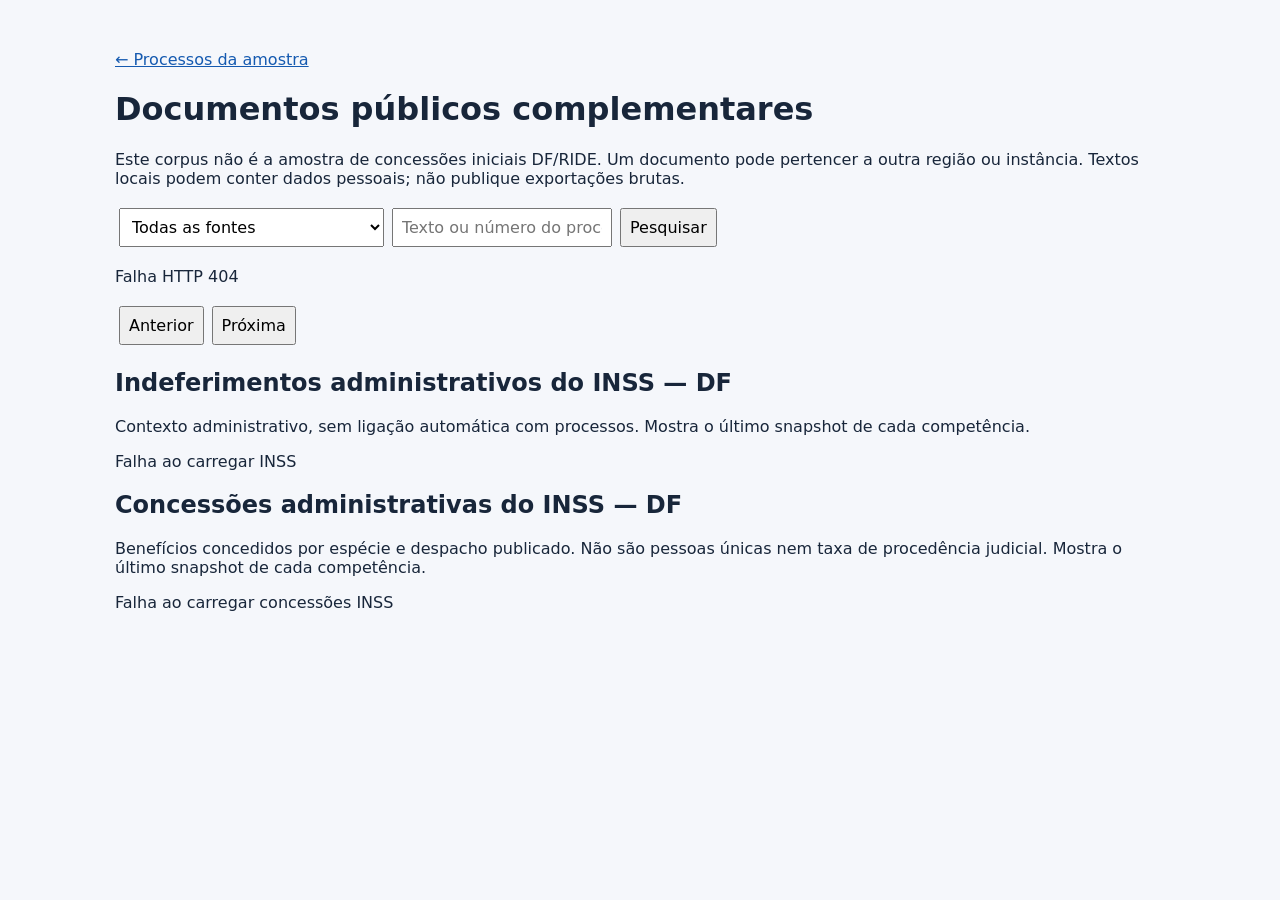
==== ingestion/src/bpc_ingestion/static/documentos.html @ 24a42f91 "feat: ampliacao das fontes de dados e tratamento inicial da IPEAIA" ====
<!doctype html><html lang="pt-BR"><meta charset="utf-8"><meta name="viewport" content="width=device-width,initial-scale=1">
<title>Documentos públicos complementares — BPC</title>
<style>body{font:16px system-ui;background:#f5f7fb;color:#18263a;max-width:1050px;margin:30px auto;padding:20px}article{background:white;border:1px solid #d8dfeb;border-radius:8px;padding:20px;margin:20px 0}pre{white-space:pre-wrap;font:inherit;line-height:1.6}input,select,button{font:inherit;padding:8px;margin:4px}small{color:#52657a}a{color:#155ab0}</style>
<a href="/admin/processos">← Processos da amostra</a><h1>Documentos públicos complementares</h1>
<p>Este corpus não é a amostra de concessões iniciais DF/RIDE. Um documento pode pertencer a outra região ou instância. Textos locais podem conter dados pessoais; não publique exportações brutas.</p>
<form id="filter"><select id="source"><option value="">Todas as fontes</option><option value="pje_trf1">PJe — TRF1 consulta pública</option><option value="stj">STJ</option><option value="cjf_trf1">CJF — TRF1/JEF1</option><option value="trf1_arquivo">Arquivo TRF1</option><option value="tnu">TNU</option><option value="trf2_jurisprudencia">TRF2 — jurisprudência</option><option value="trf3_jurisprudencia">TRF3 — publicados</option><option value="trf4_jurisprudencia">TRF4 — jurisprudência</option><option value="trf5_jurisprudencia">TRF5 — jurisprudência</option><option value="trf6_jurisprudencia">TRF6 — jurisprudência</option></select><input id="query" placeholder="Texto ou número do processo"><button>Pesquisar</button></form>
<p id="status" role="status"></p><main id="results"></main><button id="prev">Anterior</button><button id="next">Próxima</button>
<section><h2>Indeferimentos administrativos do INSS — DF</h2><p>Contexto administrativo, sem ligação automática com processos. Mostra o último snapshot de cada competência.</p><div id="inss"></div></section>
<section><h2>Concessões administrativas do INSS — DF</h2><p>Benefícios concedidos por espécie e despacho publicado. Não são pessoas únicas nem taxa de procedência judicial. Mostra o último snapshot de cada competência.</p><div id="grants"></div></section>
<script>
let offset=0, total=0;
const el=id=>document.getElementById(id);
function add(parent,tag,text){const node=document.createElement(tag);node.textContent=text;parent.append(node);return node;}
async function load(){
  el('status').textContent='Carregando…';
  try{
    const params=new URLSearchParams({limit:20,offset});
    if(el('source').value)params.set('fonte',el('source').value);
    if(el('query').value)params.set('texto',el('query').value);
    const response=await fetch('/admin/api/documentos?'+params);
    if(!response.ok)throw new Error('Falha HTTP '+response.status);
    const data=await response.json(); total=data.total; el('results').replaceChildren();
    el('status').textContent=data.schema_disponivel?`${total} versões de documentos. Origem preservada; conteúdo ainda não validado por revisão humana.`:'Execute uma coleta para criar as tabelas complementares.';
    for(const item of data.itens){
      const card=add(el('results'),'article','');
      add(card,'h2',`${item.tribunal||item.fonte} · ${item.tipo_documento||'Documento'} · ${item.numero_origem||item.documento_id}`);
      add(card,'small',`${item.fonte} · publicado em ${item.data_publicacao||'data não informada'} · CNJ explícito: ${item.numeros_cnj.join(', ')||'não informado; sem vínculo automático'}`);
      if(item.revisao_privacidade==='pendente')add(card,'p','Conteúdo e link retidos até revisão de privacidade/ética; documento armazenado apenas localmente e não enviado à IA.');
      if(item.extracao_texto==='pendente')add(card,'p','Arquivo original baixado. Texto pendente de conversão DOC ou OCR TIFF; ainda não analisável pela IA.');
      if(item.extracao_texto==='texto_simples')add(card,'p','Texto simples publicado pela fonte, sem OCR. Ainda depende de revisão humana.');
      if(item.extracao_texto==='doc_legacy_preliminar')add(card,'p','Texto extraído localmente de DOC antigo. Conversão preliminar, sem garantia de integridade; revisão humana necessária.');
      for(const [label,text] of [['Ementa',item.ementa],['Decisão publicada',item.decisao],['Texto publicado',item.texto]]){
        if(text){const details=add(card,'details','');add(details,'summary',label);add(details,'pre',text);}
      }
      if(item.url_origem){const url=new URL(item.url_origem);
        if(url.protocol==='https:'){const link=add(card,'a','Abrir fonte oficial');link.href=url;link.target='_blank';link.rel='noopener noreferrer';}}
    }
    el('prev').disabled=offset===0; el('next').disabled=offset+20>=total;
  }catch(error){el('status').textContent=error.message;}
}
el('filter').addEventListener('submit',event=>{event.preventDefault();offset=0;load();});el('prev').onclick=()=>{offset=Math.max(0,offset-20);load();};el('next').onclick=()=>{offset+=20;load();};load();
async function loadInss(){try{const response=await fetch('/admin/api/indeferimentos-inss?uf=DF');if(!response.ok)throw new Error('Falha ao carregar INSS');const data=await response.json();if(!data.itens.length){add(el('inss'),'p','Nenhum agregado INSS coletado.');return;}const table=add(el('inss'),'table','');const heading=add(table,'tr','');for(const title of ['Competência','Espécie','Motivo publicado','Indeferimentos'])add(heading,'th',title);for(const item of data.itens){const row=add(table,'tr','');for(const value of [item.competencia,item.especie===87?'BPC — deficiência':'BPC — idoso',item.motivo,item.quantidade])add(row,'td',String(value));}}catch(error){add(el('inss'),'p',error.message);}}loadInss();
</script>
<script>
async function loadGrants(){
  try{
    const response=await fetch('/admin/api/concessoes-inss?uf=DF');
    if(!response.ok)throw new Error('Falha ao carregar concessões INSS');
    const data=await response.json();
    if(!data.itens.length){add(el('grants'),'p','Nenhum agregado de concessão coletado.');return;}
    const table=add(el('grants'),'table',''), heading=add(table,'tr','');
    for(const title of ['Competência','Espécie','Código despacho','Descrição publicada','Concessões'])add(heading,'th',title);
    for(const item of data.itens){
      const row=add(table,'tr','');
      for(const value of [item.competencia,item.especie===87?'BPC — deficiência':'BPC — idoso',item.codigo_despacho,item.despacho,item.quantidade])add(row,'td',String(value));
    }
  }catch(error){add(el('grants'),'p',error.message);}
}loadGrants();
</script></html>
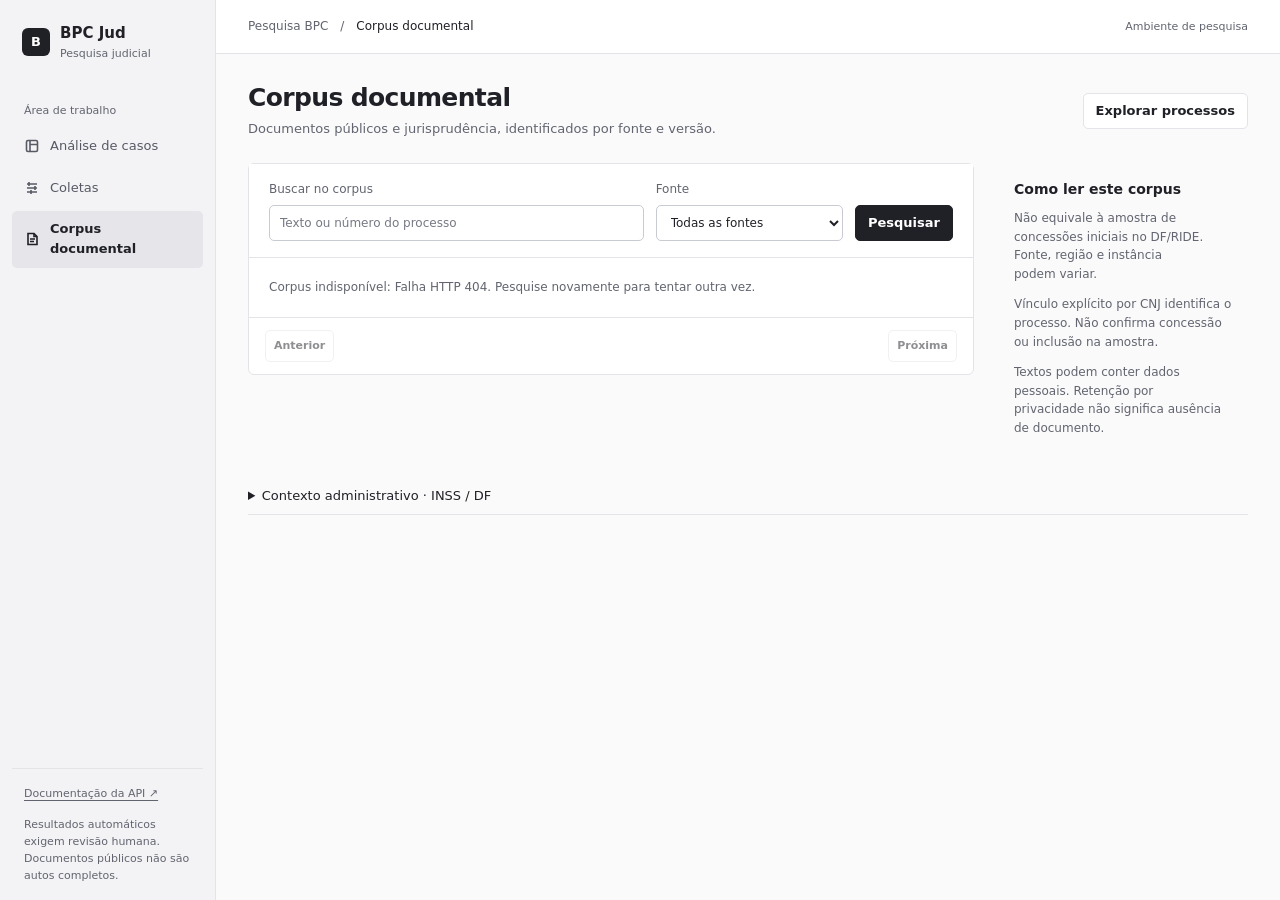
==== commit b3dd7b6b: "feat(painel): painel de analise de casos com revisao humana Co-Authored-By: Claude Sonnet 5.5 <norep" ====
--- a/ingestion/src/bpc_ingestion/static/documentos.html
+++ b/ingestion/src/bpc_ingestion/static/documentos.html
@@ -1,59 +1,311 @@
-<!doctype html><html lang="pt-BR"><meta charset="utf-8"><meta name="viewport" content="width=device-width,initial-scale=1">
-<title>Documentos públicos complementares — BPC</title>
-<style>body{font:16px system-ui;background:#f5f7fb;color:#18263a;max-width:1050px;margin:30px auto;padding:20px}article{background:white;border:1px solid #d8dfeb;border-radius:8px;padding:20px;margin:20px 0}pre{white-space:pre-wrap;font:inherit;line-height:1.6}input,select,button{font:inherit;padding:8px;margin:4px}small{color:#52657a}a{color:#155ab0}</style>
-<a href="/admin/processos">← Processos da amostra</a><h1>Documentos públicos complementares</h1>
-<p>Este corpus não é a amostra de concessões iniciais DF/RIDE. Um documento pode pertencer a outra região ou instância. Textos locais podem conter dados pessoais; não publique exportações brutas.</p>
-<form id="filter"><select id="source"><option value="">Todas as fontes</option><option value="pje_trf1">PJe — TRF1 consulta pública</option><option value="stj">STJ</option><option value="cjf_trf1">CJF — TRF1/JEF1</option><option value="trf1_arquivo">Arquivo TRF1</option><option value="tnu">TNU</option><option value="trf2_jurisprudencia">TRF2 — jurisprudência</option><option value="trf3_jurisprudencia">TRF3 — publicados</option><option value="trf4_jurisprudencia">TRF4 — jurisprudência</option><option value="trf5_jurisprudencia">TRF5 — jurisprudência</option><option value="trf6_jurisprudencia">TRF6 — jurisprudência</option></select><input id="query" placeholder="Texto ou número do processo"><button>Pesquisar</button></form>
-<p id="status" role="status"></p><main id="results"></main><button id="prev">Anterior</button><button id="next">Próxima</button>
-<section><h2>Indeferimentos administrativos do INSS — DF</h2><p>Contexto administrativo, sem ligação automática com processos. Mostra o último snapshot de cada competência.</p><div id="inss"></div></section>
-<section><h2>Concessões administrativas do INSS — DF</h2><p>Benefícios concedidos por espécie e despacho publicado. Não são pessoas únicas nem taxa de procedência judicial. Mostra o último snapshot de cada competência.</p><div id="grants"></div></section>
-<script>
-let offset=0, total=0;
-const el=id=>document.getElementById(id);
-function add(parent,tag,text){const node=document.createElement(tag);node.textContent=text;parent.append(node);return node;}
-async function load(){
-  el('status').textContent='Carregando…';
-  try{
-    const params=new URLSearchParams({limit:20,offset});
-    if(el('source').value)params.set('fonte',el('source').value);
-    if(el('query').value)params.set('texto',el('query').value);
-    const response=await fetch('/admin/api/documentos?'+params);
-    if(!response.ok)throw new Error('Falha HTTP '+response.status);
-    const data=await response.json(); total=data.total; el('results').replaceChildren();
-    el('status').textContent=data.schema_disponivel?`${total} versões de documentos. Origem preservada; conteúdo ainda não validado por revisão humana.`:'Execute uma coleta para criar as tabelas complementares.';
-    for(const item of data.itens){
-      const card=add(el('results'),'article','');
-      add(card,'h2',`${item.tribunal||item.fonte} · ${item.tipo_documento||'Documento'} · ${item.numero_origem||item.documento_id}`);
-      add(card,'small',`${item.fonte} · publicado em ${item.data_publicacao||'data não informada'} · CNJ explícito: ${item.numeros_cnj.join(', ')||'não informado; sem vínculo automático'}`);
-      if(item.revisao_privacidade==='pendente')add(card,'p','Conteúdo e link retidos até revisão de privacidade/ética; documento armazenado apenas localmente e não enviado à IA.');
-      if(item.extracao_texto==='pendente')add(card,'p','Arquivo original baixado. Texto pendente de conversão DOC ou OCR TIFF; ainda não analisável pela IA.');
-      if(item.extracao_texto==='texto_simples')add(card,'p','Texto simples publicado pela fonte, sem OCR. Ainda depende de revisão humana.');
-      if(item.extracao_texto==='doc_legacy_preliminar')add(card,'p','Texto extraído localmente de DOC antigo. Conversão preliminar, sem garantia de integridade; revisão humana necessária.');
-      for(const [label,text] of [['Ementa',item.ementa],['Decisão publicada',item.decisao],['Texto publicado',item.texto]]){
-        if(text){const details=add(card,'details','');add(details,'summary',label);add(details,'pre',text);}
-      }
-      if(item.url_origem){const url=new URL(item.url_origem);
-        if(url.protocol==='https:'){const link=add(card,'a','Abrir fonte oficial');link.href=url;link.target='_blank';link.rel='noopener noreferrer';}}
-    }
-    el('prev').disabled=offset===0; el('next').disabled=offset+20>=total;
-  }catch(error){el('status').textContent=error.message;}
-}
-el('filter').addEventListener('submit',event=>{event.preventDefault();offset=0;load();});el('prev').onclick=()=>{offset=Math.max(0,offset-20);load();};el('next').onclick=()=>{offset+=20;load();};load();
-async function loadInss(){try{const response=await fetch('/admin/api/indeferimentos-inss?uf=DF');if(!response.ok)throw new Error('Falha ao carregar INSS');const data=await response.json();if(!data.itens.length){add(el('inss'),'p','Nenhum agregado INSS coletado.');return;}const table=add(el('inss'),'table','');const heading=add(table,'tr','');for(const title of ['Competência','Espécie','Motivo publicado','Indeferimentos'])add(heading,'th',title);for(const item of data.itens){const row=add(table,'tr','');for(const value of [item.competencia,item.especie===87?'BPC — deficiência':'BPC — idoso',item.motivo,item.quantidade])add(row,'td',String(value));}}catch(error){add(el('inss'),'p',error.message);}}loadInss();
+<!doctype html>
+<html lang="pt-BR"><head><meta charset="utf-8"><meta name="viewport" content="width=device-width, initial-scale=1"><title>Corpus documental · BPC Jud</title><style data-panel-design>:root {
+  color-scheme: light;
+  --ink: #202127;
+  --muted: #62656f;
+  --line: #e4e4e8;
+  --paper: #ffffff;
+  --canvas: #fafafb;
+  --sidebar: #f3f3f5;
+  --hover: #eeeef1;
+  --accent: #4059ad;
+  --accent-soft: #edf0fb;
+  --ok: #34614a;
+  --warn: #78551e;
+  --bad: #a33434;
+  font: 14px/1.55 'Segoe UI', system-ui, -apple-system, sans-serif;
+  color: var(--ink);
+  background: var(--canvas);
+  font-synthesis: none;
+}
+* { box-sizing: border-box; }
+body { margin: 0; }
+button, input, select { font: inherit; }
+a { color: var(--accent); text-underline-offset: 3px; }
+button, a, input, select, summary { -webkit-tap-highlight-color: transparent; }
+:focus-visible { outline: 2px solid var(--accent); outline-offset: 3px; }
+button { cursor: pointer; }
+button:disabled { cursor: default; opacity: .5; }
+button, .button { min-height: 36px; padding: 7px 12px; border: 1px solid var(--line); border-radius: 5px; background: var(--paper); color: var(--ink); font-size: 13px; font-weight: 600; text-decoration: none; display: inline-flex; align-items: center; justify-content: center; gap: 8px; }
+button:hover:not(:disabled), .button:hover { background: var(--hover); }
+.primary, button[type=submit]:not(.secondary) { background: var(--ink); border-color: var(--ink); color: var(--paper); }
+.primary:hover:not(:disabled), button[type=submit]:hover { background: #393b44; }
+.secondary { background: var(--paper); color: var(--ink); }
+input:not([type=checkbox]), select { min-height: 36px; width: 100%; min-width: 0; padding: 7px 10px; border: 1px solid #c9cbd2; border-radius: 5px; background: var(--paper); color: var(--ink); }
+input::placeholder { color: #767984; }
+input[type=checkbox] { width: 15px; height: 15px; accent-color: var(--accent); flex: 0 0 auto; }
+label { color: var(--muted); font-size: 12px; font-weight: 500; display: grid; gap: 6px; }
+h1, h2, h3, h4, p { margin: 0; }
+h1, h2, h3, h4 { text-wrap: balance; }
+h1 { font-size: 25px; line-height: 1.25; letter-spacing: -.025em; font-weight: 650; }
+h2 { font-size: 17px; font-weight: 650; letter-spacing: -.015em; }
+h3 { font-size: 14px; font-weight: 650; }
+h4 { font-size: 13px; font-weight: 650; }
+p { text-wrap: pretty; }
+.muted, .hint, .message, small { color: var(--muted); }
+.hint { font-size: 12px; line-height: 1.6; }
+.error { color: var(--bad); }
+.skip-link { position: fixed; top: -100px; left: 16px; padding: 12px; z-index: 30; background: var(--paper); }
+.skip-link:focus { top: 12px; }
+.app-sidebar { width: 216px; position: fixed; inset: 0 auto 0 0; z-index: 20; background: var(--sidebar); border-right: 1px solid var(--line); display: flex; flex-direction: column; padding: 22px 12px 16px; }
+.app-brand { display: flex; gap: 10px; align-items: center; padding: 0 10px 28px; color: var(--ink); font-size: 15px; font-weight: 650; text-decoration: none; }
+.app-mark { width: 28px; height: 28px; background: var(--ink); border-radius: 6px; display: grid; place-items: center; color: white; font-size: 13px; }
+.app-brand small { display: block; font-weight: 400; font-size: 11px; }
+.nav-label { color: var(--muted); font-size: 11px; padding: 12px 12px 8px; }
+.app-nav { display: grid; gap: 4px; }
+.app-nav a { display: flex; align-items: center; gap: 10px; min-height: 38px; padding: 8px 12px; border-radius: 5px; color: #575a65; text-decoration: none; font-size: 13px; }
+.app-nav a:hover { background: var(--hover); }
+.app-nav a[aria-current=page] { color: var(--ink); background: #e5e5ea; font-weight: 600; }
+.app-nav svg { width: 16px; height: 16px; flex: 0 0 16px; stroke-width: 1.6; }
+.sidebar-note { margin-top: auto; padding: 16px 12px 0; font-size: 11px; color: var(--muted); border-top: 1px solid var(--line); }
+.sidebar-note a { display: block; margin-bottom: 14px; color: var(--muted); }
+.workspace { margin-left: 216px; min-width: 0; }
+.topbar { height: 54px; padding: 0 32px; display: flex; align-items: center; justify-content: space-between; gap: 16px; border-bottom: 1px solid var(--line); background: var(--paper); font-size: 12px; color: var(--muted); }
+.breadcrumbs { display: flex; align-items: center; gap: 12px; }
+.breadcrumbs strong { font-weight: 500; color: var(--ink); }
+.topbar .local-label { font-size: 11px; }
+.mobile-nav-toggle { display: none; }
+main.page { padding: 28px 32px 48px; max-width: 1800px; margin: auto; }
+.page-heading { display: flex; justify-content: space-between; align-items: center; gap: 24px; margin-bottom: 24px; }
+.page-heading p { margin-top: 6px; color: var(--muted); font-size: 13px; max-width: 76ch; }
+.heading-actions { display: flex; align-items: center; gap: 8px; }
+.statusbar { display: flex; align-items: center; gap: 8px; font-size: 12px; }
+.dot { height: 6px; width: 6px; background: #92959e; border-radius: 50%; }
+.dot.online { background: var(--ok); }
+.dot.offline { background: var(--bad); }
+.summary-strip, .stats, .metrics { display: flex; flex-wrap: wrap; border-block: 1px solid var(--line); padding: 16px 0; gap: 12px 32px; margin-bottom: 24px; }
+.metric, .stat { min-width: 110px; }
+.metric span, .stat small { display: block; font-size: 11px; color: var(--muted); }
+.metric strong, .stat strong { font-size: 19px; line-height: 1.7; font-weight: 600; font-variant-numeric: tabular-nums; }
+.research-note { font-size: 12px; color: var(--muted); margin-bottom: 20px; max-width: 100ch; }
+.panel, .surface { background: var(--paper); border: 1px solid var(--line); border-radius: 6px; min-width: 0; }
+.panel-head, .toolbar { display: flex; align-items: center; justify-content: space-between; flex-wrap: wrap; gap: 12px; }
+.panel-head { padding: 16px 20px; border-bottom: 1px solid var(--line); }
+.panel-body { padding: 20px; }
+.section-heading { margin: 28px 0 12px; }
+.operations-grid { display: grid; grid-template-columns: minmax(0, 1.15fr) minmax(320px, .85fr); gap: 24px; align-items: start; }
+.operations-grid > *, .operations-stack { min-width: 0; }
+.operations-stack { display: grid; gap: 20px; }
+.form-section { padding: 20px; display: grid; gap: 16px; border-bottom: 1px solid var(--line); }
+.form-section:last-child { border-bottom: 0; }
+.form-section h3 { margin-bottom: 4px; }
+.form-grid { display: grid; grid-template-columns: 1fr 1fr; gap: 16px; }
+.checks { display: flex; flex-wrap: wrap; gap: 4px 14px; }
+.checks label, .inline-check { display: flex; align-items: center; gap: 7px; min-height: 30px; color: var(--ink); font-size: 12px; font-weight: 400; }
+.form-footer { display: flex; justify-content: space-between; align-items: center; gap: 16px; padding: 16px 20px; background: var(--canvas); border-radius: 0 0 6px 6px; }
+.utility-row { display: flex; align-items: center; justify-content: space-between; gap: 20px; padding: 16px 20px; border-top: 1px solid var(--line); }
+.utility-row p { margin-top: 3px; }
+.steps { display: flex; flex-wrap: wrap; gap: 8px 20px; font-size: 11px; color: var(--muted); padding: 12px 0 24px; }
+.step { display: flex; align-items: center; gap: 7px; }
+.step::before { content: ''; width: 5px; height: 5px; border-radius: 50%; background: #b4b6be; }
+.step.done::before { background: var(--ok); }
+.badge, .pill { display: inline-flex; align-items: center; width: fit-content; padding: 3px 7px; border-radius: 4px; background: var(--hover); color: #50535e; font-size: 11px; font-weight: 500; }
+.badge.executando, .badge.na_fila { background: var(--accent-soft); color: var(--accent); }
+.badge.concluida { background: #edf4ef; color: var(--ok); }
+.badge.falhou, .badge.interrompida { background: #fbefef; color: var(--bad); }
+.log { margin: 0; border: 0; border-radius: 0 0 6px 6px; background: #222329; color: #e3e4e9; padding: 20px; min-height: 220px; max-height: 440px; font: 12px/1.7 Consolas, monospace; white-space: pre-wrap; overflow: auto; overflow-wrap: anywhere; }
+.history { display: grid; }
+.job { border: 0; border-bottom: 1px solid var(--line); border-radius: 0; padding: 12px 20px; width: 100%; justify-content: space-between; text-align: left; background: var(--paper); }
+.job small { display: block; margin-top: 3px; font-size: 11px; font-weight: 400; }
+.job strong { font-size: 12px; font-weight: 550; }
+.empty { color: var(--muted); padding: 20px; font-size: 13px; }
+.table-wrap { overflow: auto; max-width: 100%; }
+table { width: 100%; border-collapse: collapse; font-size: 12px; }
+th, td { padding: 11px 16px; text-align: left; border-bottom: 1px solid var(--line); vertical-align: top; }
+th { font-size: 11px; font-weight: 500; color: var(--muted); background: var(--canvas); white-space: nowrap; }
+td { font-variant-numeric: tabular-nums; }
+tbody tr:hover { background: var(--canvas); }
+.toast { position: fixed; right: 24px; bottom: 24px; z-index: 40; max-width: min(420px, calc(100vw - 32px)); padding: 12px 16px; color: var(--paper); background: var(--ink); border-radius: 6px; opacity: 0; pointer-events: none; }
+.toast.show { opacity: 1; }
+.toast.error { background: var(--bad); }
+.filterbar { display: flex; flex-wrap: wrap; align-items: end; gap: 12px; padding: 16px 20px; border-bottom: 1px solid var(--line); background: var(--paper); }
+.filterbar label { flex: 1 1 120px; }
+.filterbar .search-field { flex: 2 1 240px; }
+.explorer { display: grid; grid-template-columns: 310px minmax(0, 1fr); min-height: 620px; border: 1px solid var(--line); border-radius: 6px; background: var(--paper); }
+.list-panel { border-right: 1px solid var(--line); min-width: 0; }
+.list-heading { padding: 16px; border-bottom: 1px solid var(--line); }
+.list-heading h2 { font-size: 13px; }
+.message { font-size: 12px; }
+.list-heading .message { margin-top: 4px; }
+.process-list { display: grid; max-height: 680px; overflow: auto; }
+.process-row { display: block; width: 100%; text-align: left; padding: 14px 16px; border: 0; border-bottom: 1px solid var(--line); border-radius: 0; font-weight: 400; }
+.process-row strong { font-size: 12px; font-weight: 600; font-variant-numeric: tabular-nums; overflow-wrap: anywhere; }
+.process-row small { display: block; font-size: 11px; margin-top: 5px; line-height: 1.6; }
+.process-row.selected, .process-row.selected:hover { background: var(--accent-soft); box-shadow: inset 2px 0 var(--accent); }
+.pager { display: flex; align-items: center; justify-content: space-between; gap: 8px; padding: 12px 16px; border-top: 1px solid var(--line); font-size: 11px; color: var(--muted); }
+.pager button { font-size: 11px; min-height: 32px; padding: 5px 8px; }
+.dossier { min-width: 0; padding: 24px 28px 40px; }
+.dossier > .message { margin-bottom: 16px; }
+.detail-head { display: flex; flex-wrap: wrap; align-items: center; justify-content: space-between; gap: 12px; }
+.detail-head h2 { font-size: clamp(17px, 1.7vw, 23px); font-weight: 600; font-variant-numeric: tabular-nums; overflow-wrap: anywhere; }
+.section-nav { display: flex; flex-wrap: wrap; gap: 4px 18px; margin: 20px 0; border-bottom: 1px solid var(--line); padding-bottom: 8px; }
+.section-nav a { color: var(--muted); text-decoration: none; min-height: 32px; display: inline-flex; align-items: center; font-size: 11px; }
+.section-nav a:hover { color: var(--ink); }
+.notice { padding: 12px 14px; background: #faf7ef; border: 1px solid #eee5d4; border-radius: 4px; font-size: 12px; color: var(--warn); margin: 16px 0; }
+.section { padding-top: 24px; margin-top: 28px; border-top: 1px solid var(--line); scroll-margin-top: 20px; }
+.section > h3 { font-size: 16px; margin-bottom: 12px; }
+.section > p { margin-bottom: 16px; }
+.entry { padding: 20px 0; border-bottom: 1px solid var(--line); overflow-wrap: anywhere; }
+.entry:last-child { border-bottom: 0; }
+.entry h4 { margin-bottom: 10px; }
+.entry p { margin: 8px 0; }
+.facts { display: grid; grid-template-columns: 1fr 1fr; gap: 16px 24px; margin: 16px 0; }
+.facts > div { min-width: 0; overflow-wrap: anywhere; font-size: 13px; }
+.facts small { display: block; font-size: 11px; margin-bottom: 4px; }
+.text, .corpus-body pre { font: 14px/1.85 'Segoe UI', system-ui, sans-serif; max-width: 82ch; white-space: pre-wrap; overflow-wrap: anywhere; color: var(--ink); background: var(--paper); padding: 16px 0; }
+pre { white-space: pre-wrap; overflow-wrap: anywhere; overflow: auto; max-height: 480px; font: 11px/1.7 Consolas, monospace; color: #51545f; background: var(--canvas); padding: 16px; border-radius: 4px; }
+details summary { min-height: 36px; padding: 8px 0; cursor: pointer; font-weight: 500; font-size: 12px; color: var(--muted); }
+.document-body { margin: 12px 0; border-block: 1px solid var(--line); }
+.events { max-height: 460px; overflow: auto; }
+.event { position: relative; padding: 12px 0 12px 20px; border-left: 1px solid var(--line); margin-left: 4px; font-size: 13px; }
+.event::before { content: ''; position: absolute; left: -3px; top: 20px; width: 5px; height: 5px; border-radius: 50%; background: #a8abb5; }
+.event small { font-size: 11px; }
+.review-state { padding: 12px 14px; background: var(--canvas); border-radius: 4px; font-size: 12px; }
+.evidence { padding: 16px; background: var(--canvas); border-radius: 4px; margin: 12px 0; font-size: 12px; overflow-wrap: anywhere; }
+.evidence blockquote { margin: 12px 0; white-space: pre-wrap; font-size: 14px; line-height: 1.8; }
+.gaps { padding-left: 18px; color: var(--muted); font-size: 13px; }
+.gaps li { margin: 8px 0; }
+.back-to-list { display: none; }
+.corpus-layout { display: grid; grid-template-columns: minmax(0, 1fr) 250px; gap: 24px; align-items: start; }
+.corpus-list article { border-bottom: 1px solid var(--line); padding: 20px; overflow-wrap: anywhere; }
+.corpus-list article:last-child { border-bottom: 0; }
+.corpus-list h2 { font-size: 14px; margin-bottom: 8px; }
+.document-row { display: grid; grid-template-columns: minmax(0, 1fr) 110px auto; gap: 16px; align-items: start; }
+.document-row > div { min-width: 0; font-size: 12px; }
+.corpus-list small { font-size: 11px; display: block; }
+.corpus-list p { margin-top: 8px; font-size: 12px; color: var(--muted); }
+.corpus-list a { font-size: 12px; }
+.context-note { padding: 16px; font-size: 12px; color: var(--muted); }
+.context-note h3 { color: var(--ink); margin-bottom: 8px; }
+.context-note p + p { margin-top: 12px; }
+.context-data { margin-top: 24px; }
+.context-data > summary { font-size: 13px; color: var(--ink); border-bottom: 1px solid var(--line); }
+[aria-busy=true] { cursor: progress; }
+@media (max-width: 1199px) {
+  .app-sidebar { width: 190px; }
+  .workspace { margin-left: 190px; }
+  main.page { padding: 24px; }
+  .topbar { padding-inline: 24px; }
+  .operations-grid { grid-template-columns: 1fr; }
+  .explorer { grid-template-columns: 270px minmax(0, 1fr); }
+  .dossier { padding: 20px; }
+  .corpus-layout { grid-template-columns: 1fr; }
+  .corpus-context { display: none; }
+}
+@media (max-width: 900px) {
+  .app-sidebar { position: static; width: auto; padding: 12px 20px; border-right: 0; border-bottom: 1px solid var(--line); }
+  .app-brand { padding: 0; }
+  .app-brand small, .nav-label, .sidebar-note { display: none; }
+  .app-sidebar-top { display: flex; align-items: center; justify-content: space-between; }
+  .mobile-nav-toggle { display: inline-flex; min-height: 36px; font-size: 12px; }
+  .app-nav { display: flex; gap: 4px; margin-top: 12px; }
+  .app-nav a { flex: 1; justify-content: center; min-height: 40px; padding: 8px; }
+  .app-sidebar[data-collapsed=true] .app-nav { display: none; }
+  .workspace { margin-left: 0; }
+  .topbar { height: 42px; }
+  .explorer { grid-template-columns: 1fr; }
+  .list-panel { border-right: 0; border-bottom: 1px solid var(--line); }
+  .process-list { max-height: 370px; }
+  .back-to-list { display: inline-flex; min-height: 44px; align-items: center; margin-bottom: 12px; font-size: 12px; }
+  .page-heading { align-items: start; }
+  .heading-actions { flex-wrap: wrap; justify-content: end; }
+}
+@media (max-width: 600px) {
+  :root { font-size: 14px; }
+  .app-sidebar { padding: 12px 16px; }
+  .app-nav a { font-size: 12px; gap: 6px; }
+  main.page { padding: 20px 16px 36px; }
+  .topbar { padding-inline: 16px; }
+  .local-label { display: none; }
+  h1 { font-size: 22px; }
+  .page-heading { flex-direction: column; gap: 16px; margin-bottom: 20px; }
+  .summary-strip, .stats, .metrics { gap: 12px 24px; }
+  .stat, .metric { min-width: 90px; }
+  .metric strong, .stat strong { font-size: 17px; }
+  .form-grid, .facts { grid-template-columns: 1fr; }
+  .panel-head, .panel-body, .form-section, .utility-row { padding: 16px; }
+  .utility-row, .form-footer { flex-direction: column; align-items: stretch; }
+  .form-footer { padding: 16px; }
+  button, .button, input:not([type=checkbox]), select { min-height: 44px; }
+  .checks label, .inline-check { min-height: 36px; }
+  .filterbar { padding: 16px; gap: 12px; }
+  .filterbar label { flex-basis: 130px; }
+  .filterbar .search-field { flex-basis: 100%; }
+  .filterbar button { width: 100%; }
+  .dossier { padding: 16px; }
+  .section-nav { gap: 0 16px; }
+  .section-nav a { min-height: 44px; }
+  .corpus-list article { padding: 16px; }
+  .document-row { grid-template-columns: 1fr; gap: 8px; }
+}
+</style></head>
+<body data-screen="corpus">
+<a class="skip-link" href="#main-content">Ir para o conteúdo</a>
+<aside class="app-sidebar" aria-label="Navegação do painel">
+  <div class="app-sidebar-top"><a class="app-brand" href="/"><span class="app-mark" aria-hidden="true">B</span><span>BPC Jud<small>Pesquisa judicial</small></span></a><button class="mobile-nav-toggle" id="nav-toggle" type="button" aria-expanded="true" aria-controls="app-nav">Menu</button></div>
+  <div class="nav-label">Área de trabalho</div>
+  <nav class="app-nav" id="app-nav" aria-label="Principal"><a href="/admin/analise"><svg viewBox="0 0 16 16" fill="none" stroke="currentColor" aria-hidden="true"><rect x="2.5" y="2.5" width="11" height="11" rx="1.5"/><path d="M6 2.5v11m0-7h7.5"/></svg><span>Análise de casos</span></a><a href="/admin/coleta"><svg viewBox="0 0 16 16" fill="none" stroke="currentColor" aria-hidden="true"><path d="M3 4h10M3 8h10M3 12h10"/><path d="M5 2v4m6 0v4m-4 0v4"/></svg><span>Coletas</span></a><a href="/admin/documentos" aria-current="page"><svg viewBox="0 0 16 16" fill="none" stroke="currentColor" aria-hidden="true"><path d="M4 2.5h6l3 3v8H4z"/><path d="M10 2.5v3h3M6 8h5M6 10.5h4"/></svg><span>Corpus documental</span></a></nav>
+  <div class="sidebar-note"><a href="/docs" target="_blank" rel="noopener noreferrer">Documentação da API ↗</a>Resultados automáticos exigem revisão humana. Documentos públicos não são autos completos.</div>
+</aside>
+<div class="workspace"><header class="topbar"><div class="breadcrumbs"><span>Pesquisa BPC</span><span aria-hidden="true">/</span><strong>Corpus documental</strong></div><span class="local-label">Ambiente de pesquisa</span></header>
+<main class="page" id="main-content" tabindex="-1">
+<div class="page-heading"><div><h1>Corpus documental</h1><p>Documentos públicos e jurisprudência, identificados por fonte e versão.</p></div><a class="button" href="/admin/processos">Explorar processos</a></div>
+<div class="corpus-layout"><div><section class="surface"><form id="filter" class="filterbar"><label class="search-field">Buscar no corpus<input id="query" type="search" placeholder="Texto ou número do processo"></label><label>Fonte<select id="source"><option value="">Todas as fontes</option><option value="pje_trf1">PJe · TRF1 público</option><option value="stj">STJ</option><option value="cjf_trf1">CJF · TRF1/JEF1</option><option value="trf1_arquivo">Arquivo TRF1</option><option value="tnu">TNU</option><option value="trf2_jurisprudencia">TRF2 · jurisprudência</option><option value="trf3_jurisprudencia">TRF3 · publicados</option><option value="trf4_jurisprudencia">TRF4 · jurisprudência</option><option value="trf5_jurisprudencia">TRF5 · jurisprudência</option><option value="trf6_jurisprudencia">TRF6 · jurisprudência</option></select></label><button type="submit">Pesquisar</button></form><div class="panel-body"><p id="status" class="message" role="status" aria-live="polite">Carregando corpus…</p></div><div id="results" class="corpus-list"></div><div class="pager"><button id="prev" type="button">Anterior</button><span id="corpus-page"></span><button id="next" type="button">Próxima</button></div></section></div><aside class="corpus-context"><div class="context-note"><h3>Como ler este corpus</h3><p>Não equivale à amostra de concessões iniciais no DF/RIDE. Fonte, região e instância podem variar.</p><p>Vínculo explícito por CNJ identifica o processo. Não confirma concessão ou inclusão na amostra.</p><p>Textos podem conter dados pessoais. Retenção por privacidade não significa ausência de documento.</p></div></aside></div>
+<details class="context-data"><summary>Contexto administrativo · INSS / DF</summary><p class="research-note">Agregados administrativos, sem vínculo automático com processos ou pessoas. Não são taxas de procedência judicial.</p><section class="panel section-heading"><div class="panel-head"><h2>Indeferimentos</h2><span class="hint">Último snapshot por competência</span></div><div class="table-wrap" id="inss" tabindex="0" aria-label="Indeferimentos administrativos"></div></section><section class="panel section-heading"><div class="panel-head"><h2>Concessões</h2><span class="hint">Por espécie e despacho publicado</span></div><div class="table-wrap" id="grants" tabindex="0" aria-label="Concessões administrativas"></div></section></details></main></div>
+<script data-panel-shell>(() => { const toggle = document.getElementById('nav-toggle'); toggle.addEventListener('click', () => { const collapsed = toggle.getAttribute('aria-expanded') === 'true'; toggle.setAttribute('aria-expanded', String(!collapsed)); document.querySelector('.app-sidebar').dataset.collapsed = String(collapsed); }); })();</script>
+<script>let offset = 0, total = 0, corpusRequest = 0;
+const el = id => document.getElementById(id);
+function add(parent, tag, text) { const node = document.createElement(tag); if (text != null) node.textContent = String(text); parent.append(node); return node; }
+async function corpusGet(url) { const response = await fetch(url); if (!response.ok) throw new Error('Falha HTTP ' + response.status); return response.json(); }
+function renderDocument(item, parent) {
+  const article = add(parent, 'article');
+  const heading = add(article, 'div'); heading.className = 'document-row';
+  const identity = add(heading, 'div');
+  add(identity, 'h2', `${item.tipo_documento || 'Documento'} · ${item.tribunal || item.fonte || 'Fonte não informada'}`);
+  add(identity, 'small', `${item.fonte || 'Fonte não informada'} · ID ${item.documento_id || 'Não informado'}`);
+  const published = add(heading, 'div'); add(published, 'small', 'Publicação'); add(published, 'span', item.data_publicacao || 'Não informada');
+  const status = add(heading, 'span', item.revisao_privacidade === 'pendente' ? 'Privacidade pendente' : 'Revisão humana necessária'); status.className = 'badge';
+  add(article, 'p', `Referência: ${item.numero_origem || 'Não informada'} · CNJ explícito: ${(item.numeros_cnj || []).join(', ') || 'Não informado; sem vínculo automático'}`);
+  if (item.revisao_privacidade === 'pendente') { add(article, 'p', 'Conteúdo e links retidos por revisão de privacidade. Documento armazenado localmente; a retenção não significa ausência de texto.'); return; }
+  const explanations = {pendente: 'Arquivo original disponível, com texto pendente de conversão ou OCR.', texto_simples: 'Texto simples publicado pela fonte, sem OCR. Revisão humana necessária.', doc_legacy_preliminar: 'Conversão local preliminar de DOC antigo, sem garantia de integridade.'};
+  if (explanations[item.extracao_texto]) add(article, 'p', explanations[item.extracao_texto]);
+  for (const [label, text] of [['Ementa', item.ementa], ['Decisão publicada', item.decisao], ['Texto publicado', item.texto]]) {
+    if (text) { const details = add(article, 'details'); details.className = 'corpus-body'; add(details, 'summary', label); add(details, 'pre', text); }
+  }
+  if (!item.ementa && !item.decisao && !item.texto) add(article, 'p', 'Texto não disponibilizado neste registro.');
+  try { const url = new URL(item.url_origem); if (url.protocol === 'https:') { const link = add(article, 'a', 'Abrir fonte oficial ↗'); link.href = url.href; link.target = '_blank'; link.rel = 'noopener noreferrer'; } } catch {}
+}
+async function load() {
+  const request = ++corpusRequest;
+  el('status').textContent = 'Consultando corpus…'; el('results').replaceChildren(); el('results').setAttribute('aria-busy', 'true');
+  el('prev').disabled = true; el('next').disabled = true; el('corpus-page').textContent = '';
+  try {
+    const params = new URLSearchParams({limit: 20, offset});
+    if (el('source').value) params.set('fonte', el('source').value);
+    if (el('query').value.trim()) params.set('texto', el('query').value.trim());
+    const data = await corpusGet('/admin/api/documentos?' + params); if (request !== corpusRequest) return;
+    total = data.total;
+    el('status').textContent = !data.schema_disponivel ? 'Corpus indisponível: tabelas complementares ausentes nesta base.' : !total ? 'Nenhum documento encontrado com estes filtros.' : `${new Intl.NumberFormat('pt-BR').format(total)} versões encontradas. Origem preservada; revisão humana pendente.`;
+    (data.itens || []).forEach(item => renderDocument(item, el('results')));
+    el('corpus-page').textContent = total ? `${offset + 1}–${offset + data.itens.length} de ${total}` : '0 resultados';
+    el('prev').disabled = offset === 0; el('next').disabled = offset + data.itens.length >= total;
+  } catch (error) { if (request === corpusRequest) el('status').textContent = `Corpus indisponível: ${error.message}. Pesquise novamente para tentar outra vez.`; }
+  finally { if (request === corpusRequest) el('results').setAttribute('aria-busy', 'false'); }
+}
+el('filter').addEventListener('submit', event => { event.preventDefault(); offset = 0; load(); });
+el('prev').onclick = () => { offset = Math.max(0, offset - 20); load(); };
+el('next').onclick = () => { offset += 20; load(); };
+async function loadAggregate(target, url, titles, values) {
+  try {
+    const data = await corpusGet(url); el(target).replaceChildren();
+    if (!data.itens?.length) { const empty = add(el(target), 'p', 'Nenhum agregado coletado nesta base.'); empty.className = 'empty'; return; }
+    const table = add(el(target), 'table'), head = add(table, 'thead'), heading = add(head, 'tr'), body = add(table, 'tbody');
+    titles.forEach(title => { const th = add(heading, 'th', title); th.scope = 'col'; });
+    data.itens.forEach(item => { const row = add(body, 'tr'); values(item).forEach(value => add(row, 'td', value ?? 'Não informado')); });
+  } catch (error) { el(target).replaceChildren(); const message = add(el(target), 'p', `Agregado indisponível: ${error.message}`); message.className = 'empty error'; }
+}
+function loadInss() { return loadAggregate('inss', '/admin/api/indeferimentos-inss?uf=DF', ['Competência', 'Espécie', 'Motivo publicado', 'Indeferimentos'], item => [item.competencia, item.especie === 87 ? 'BPC · deficiência' : 'BPC · idoso', item.motivo, item.quantidade]); }
+function loadGrants() { return loadAggregate('grants', '/admin/api/concessoes-inss?uf=DF', ['Competência', 'Espécie', 'Código despacho', 'Descrição publicada', 'Concessões'], item => [item.competencia, item.especie === 87 ? 'BPC · deficiência' : 'BPC · idoso', item.codigo_despacho, item.despacho, item.quantidade]); }
+load(); loadInss(); loadGrants();
 </script>
-<script>
-async function loadGrants(){
-  try{
-    const response=await fetch('/admin/api/concessoes-inss?uf=DF');
-    if(!response.ok)throw new Error('Falha ao carregar concessões INSS');
-    const data=await response.json();
-    if(!data.itens.length){add(el('grants'),'p','Nenhum agregado de concessão coletado.');return;}
-    const table=add(el('grants'),'table',''), heading=add(table,'tr','');
-    for(const title of ['Competência','Espécie','Código despacho','Descrição publicada','Concessões'])add(heading,'th',title);
-    for(const item of data.itens){
-      const row=add(table,'tr','');
-      for(const value of [item.competencia,item.especie===87?'BPC — deficiência':'BPC — idoso',item.codigo_despacho,item.despacho,item.quantidade])add(row,'td',String(value));
-    }
-  }catch(error){add(el('grants'),'p',error.message);}
-}loadGrants();
-</script></html>
+</body></html>
